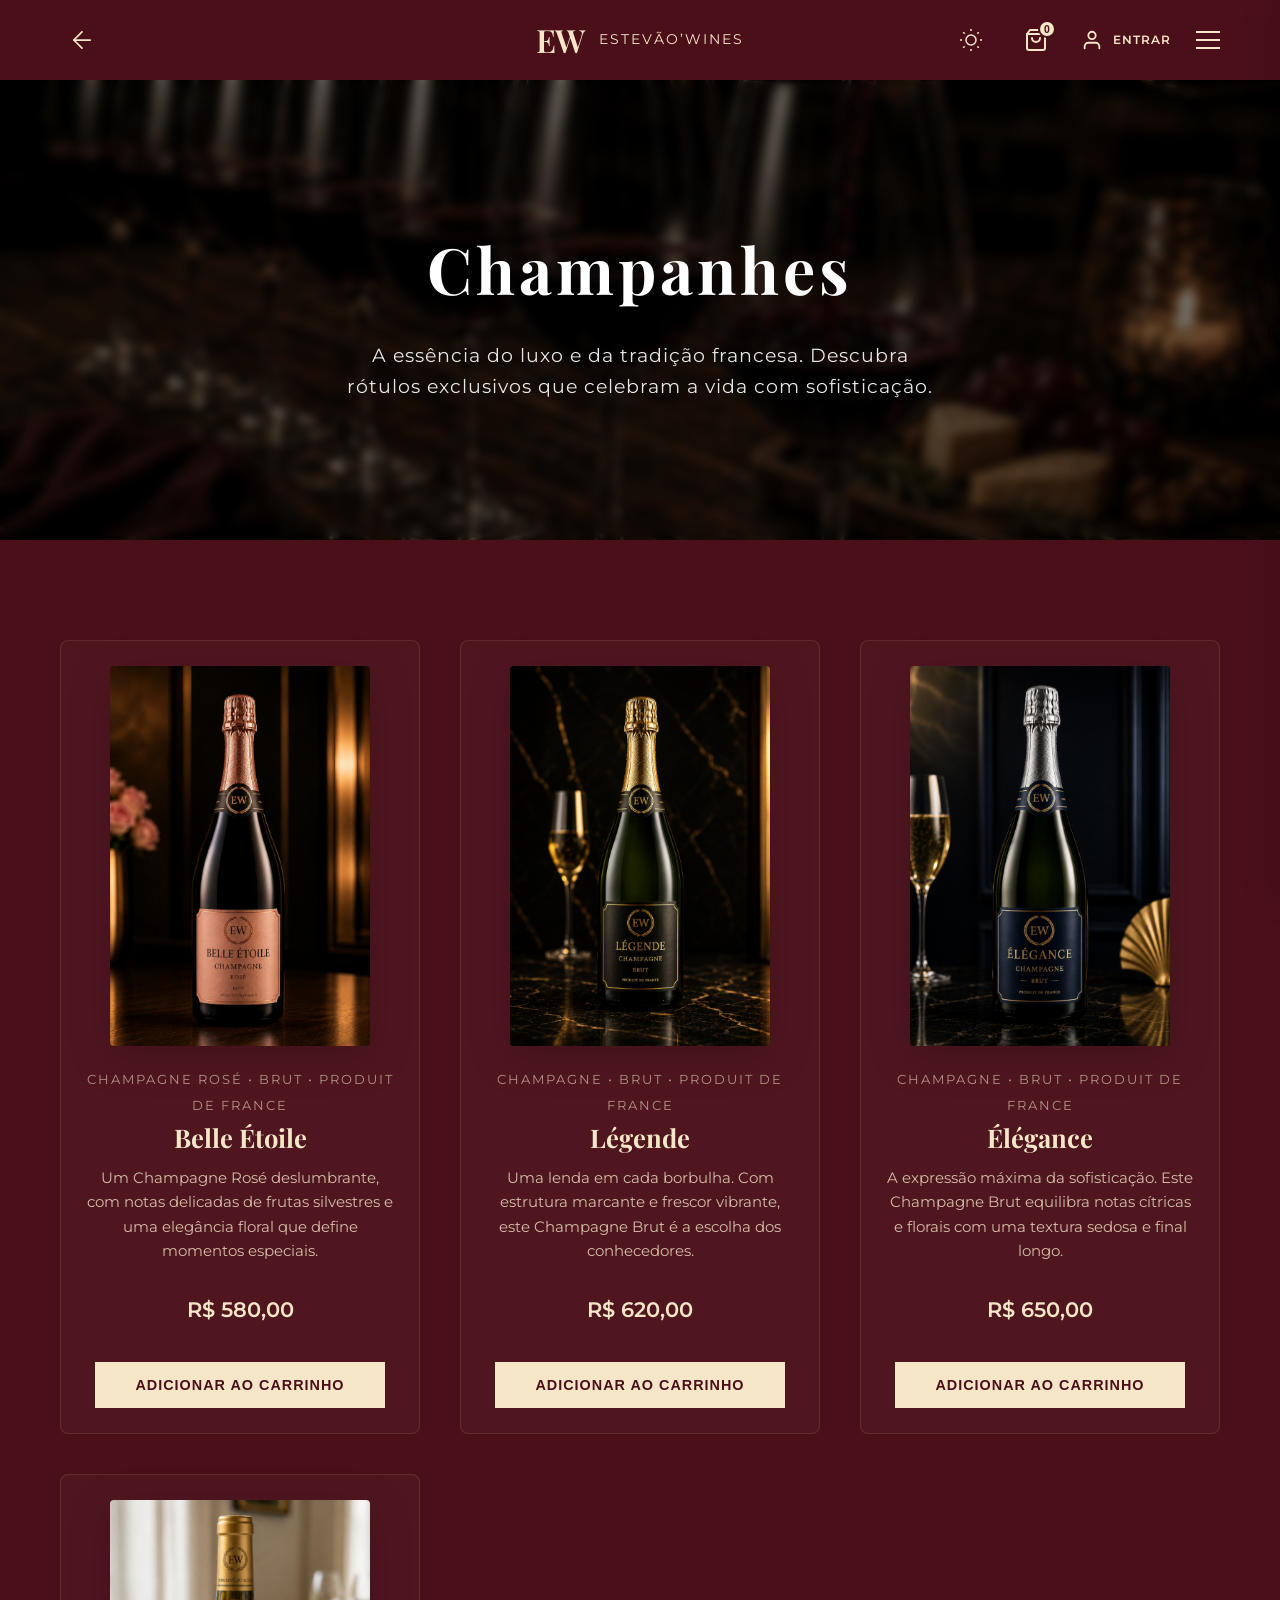
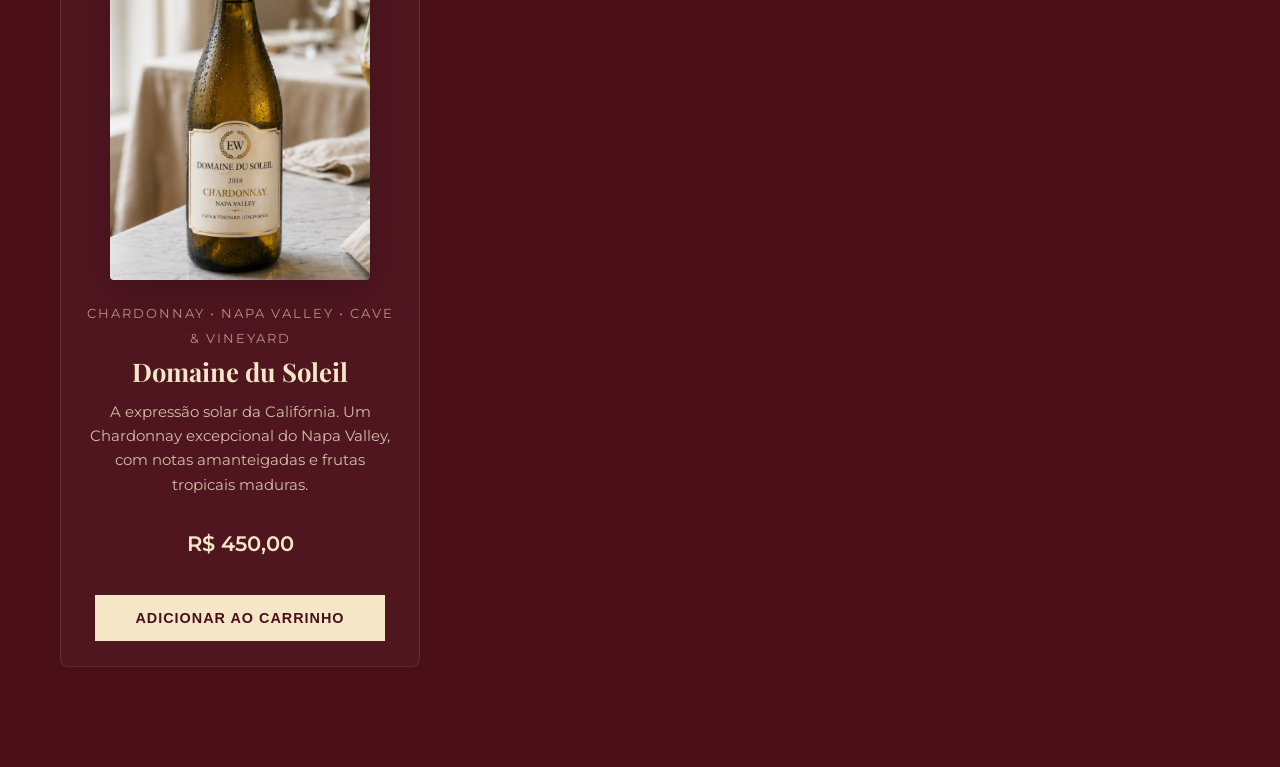
==== champanhe.html @ b40823cc "atualização geral" ====
<!DOCTYPE html>
<html lang="pt-BR">
<head>
    <meta charset="UTF-8">
    <meta name="viewport" content="width=device-width, initial-scale=1.0">
    <title>Champagne Selection | Estevão’Wines</title>
    <link rel="preconnect" href="https://fonts.googleapis.com">
    <link rel="preconnect" href="https://fonts.gstatic.com" crossorigin>
    <link href="https://fonts.googleapis.com/css2?family=Montserrat:wght@300;400;600&family=Playfair+Display:ital,wght@0,400;0,700;1,400&display=swap" rel="stylesheet">
    <link rel="stylesheet" href="style.css">
    <link rel="stylesheet" href="whisky.css"> <!-- Reusing same layout styles -->
</head>
<body class="whisky-page">
    <header id="main-header">
        <nav class="header-container">
            <a href="menu.html" class="back-button" aria-label="Voltar para Produtos">
                <svg viewBox="0 0 24 24" fill="none" stroke="currentColor" stroke-width="2" stroke-linecap="round" stroke-linejoin="round">
                    <line x1="19" y1="12" x2="5" y2="12"></line>
                    <polyline points="12 19 5 12 12 5"></polyline>
                </svg>
            </a>
            <div class="brand" onclick="window.location.href='index.html'">
                <div class="monogram">EW</div>
                <div class="brand-name">Estevão’Wines</div>
            </div>
            <div class="controls">
                <button id="theme-toggle" aria-label="Alternar Tema">
                    <svg class="sun-icon" viewBox="0 0 24 24" fill="none" stroke="currentColor" stroke-width="2"><circle cx="12" cy="12" r="5"></circle><line x1="12" y1="1" x2="12" y2="3"></line><line x1="12" y1="21" x2="12" y2="23"></line><line x1="4.22" y1="4.22" x2="5.64" y2="5.64"></line><line x1="18.36" y1="18.36" x2="19.78" y2="19.78"></line><line x1="1" y1="12" x2="3" y2="12"></line><line x1="21" y1="12" x2="23" y2="12"></line><line x1="4.22" y1="19.78" x2="5.64" y2="18.36"></line><line x1="18.36" y1="5.64" x2="19.78" y2="4.22"></line></svg>
                    <svg class="moon-icon" viewBox="0 0 24 24" fill="none" stroke="currentColor" stroke-width="2"><path d="M21 12.79A9 9 0 1 1 11.21 3 7 7 0 0 0 21 12.79z"></path></svg>
                </button>
                
                <button id="cart-toggle" aria-label="Abrir Carrinho" class="cart-btn">
                    <svg viewBox="0 0 24 24" fill="none" stroke="currentColor" stroke-width="2" stroke-linecap="round" stroke-linejoin="round">
                        <path d="M6 2L3 6v14a2 2 0 0 0 2 2h14a2 2 0 0 0 2-2V6l-3-4Z"></path>
                        <path d="M3 6h18"></path>
                        <path d="M16 10a4 4 0 0 1-8 0"></path>
                    </svg>
                    <span id="cart-count">0</span>
                </button>

                <div id="auth-header-btn">
                    <a href="auth.html" id="login-nav-btn" class="login-btn-link" aria-label="Login">
                        <svg viewBox="0 0 24 24" fill="none" stroke="currentColor" stroke-width="2" stroke-linecap="round" stroke-linejoin="round" class="user-icon">
                            <path d="M20 21v-2a4 4 0 0 0-4-4H8a4 4 0 0 0-4 4v2"></path>
                            <circle cx="12" cy="7" r="4"></circle>
                        </svg>
                        <span id="user-name-display">Entrar</span>
                    </a>
                </div>

                <div class="hamburger" id="hamburger-menu">
                    <span class="bar line-1"></span>
                    <span class="bar line-2"></span>
                    <span class="bar line-3"></span>
                </div>
            </div>
        </nav>
    </header>

    <div id="fullscreen-overlay" class="overlay">
        <div class="overlay-close" id="close-menu">
            <span class="close-bar line-1"></span>
            <span class="close-bar line-2"></span>
        </div>
        <div class="menu-watermark">EW</div>
        <nav class="overlay-nav">
            <div id="user-info-overlay" class="user-info-overlay"></div>
            <ul class="overlay-links">
                <li><a href="index.html#home">HOME</a></li>
                <li><a href="menu.html">PRODUTOS</a></li>
                <li><a href="index.html#historia">SOBRE</a></li>
                <li><a href="index.html#contato">CONTATO</a></li>
            </ul>
        </nav>
    </div>

    <section class="whisky-hero" style="background-image: linear-gradient(rgba(0,0,0,0.4), rgba(0,0,0,0.4)), url('assets/hero-serving.png');">
        <h1 data-reveal="bottom">Champanhes</h1>
        <p data-reveal="bottom">A essência do luxo e da tradição francesa. Descubra rótulos exclusivos que celebram a vida com sofisticação.</p>
    </section>

    <main class="products-section">
        <div class="products-grid">
            <!-- Belle Étoile Rosé -->
            <div class="product-card" data-reveal="bottom">
                <img src="assets/champagne_belle_etoile.png" alt="Champagne Belle Étoile Rosé" class="product-image">
                <div class="product-info">
                    <span class="product-meta">Champagne Rosé • Brut • Produit de France</span>
                    <h2>Belle Étoile</h2>
                    <p class="product-description">Um Champagne Rosé deslumbrante, com notas delicadas de frutas silvestres e uma elegância floral que define momentos especiais.</p>
                    <p class="product-price">R$ 580,00</p>
                    <button class="btn-add" data-name="Champagne Belle Étoile Rosé" data-price="580.00">ADICIONAR AO CARRINHO</button>
                </div>
            </div>

            <!-- Légende Brut -->
            <div class="product-card" data-reveal="bottom">
                <img src="assets/champagne_legende.png" alt="Champagne Légende Brut" class="product-image">
                <div class="product-info">
                    <span class="product-meta">Champagne • Brut • Produit de France</span>
                    <h2>Légende</h2>
                    <p class="product-description">Uma lenda em cada borbulha. Com estrutura marcante e frescor vibrante, este Champagne Brut é a escolha dos conhecedores.</p>
                    <p class="product-price">R$ 620,00</p>
                    <button class="btn-add" data-name="Champagne Légende Brut" data-price="620.00">ADICIONAR AO CARRINHO</button>
                </div>
            </div>

            <!-- Élégance Brut -->
            <div class="product-card" data-reveal="bottom">
                <img src="assets/champagne_elegance.png" alt="Champagne Élégance Brut" class="product-image">
                <div class="product-info">
                    <span class="product-meta">Champagne • Brut • Produit de France</span>
                    <h2>Élégance</h2>
                    <p class="product-description">A expressão máxima da sofisticação. Este Champagne Brut equilibra notas cítricas e florais com uma textura sedosa e final longo.</p>
                    <p class="product-price">R$ 650,00</p>
                    <button class="btn-add" data-name="Champagne Élégance Brut" data-price="650.00">ADICIONAR AO CARRINHO</button>
                </div>
            </div>

            <!-- Domaine du Soleil -->
            <div class="product-card" data-reveal="bottom">
                <img src="assets/chardonnay_domaine_soleil.png" alt="Domaine du Soleil Chardonnay" class="product-image">
                <div class="product-info">
                    <span class="product-meta">Chardonnay • Napa Valley • Cave & Vineyard</span>
                    <h2>Domaine du Soleil</h2>
                    <p class="product-description">A expressão solar da Califórnia. Um Chardonnay excepcional do Napa Valley, com notas amanteigadas e frutas tropicais maduras.</p>
                    <p class="product-price">R$ 450,00</p>
                    <button class="btn-add" data-name="Vinho Domaine du Soleil Chardonnay" data-price="450.00">ADICIONAR AO CARRINHO</button>
                </div>
            </div>
        </div>
    </main>

    <!-- Carrinho Lateral -->
    <div id="cart-drawer" class="cart-drawer">
        <div class="cart-header">
            <h3>Seu Pedido</h3>
            <button id="close-cart" class="close-cart">&times;</button>
        </div>
        <div id="cart-items" class="cart-items">
            <p class="empty-msg">Seu carrinho está vazio.</p>
        </div>
        <div class="cart-footer">
            <div class="total-container">
                <span>Total</span>
                <span id="cart-total">R$ 0,00</span>
            </div>
            <div id="payment-section" class="payment-section">
                <h4>Forma de Pagamento</h4>
                <div class="payment-options">
                    <label class="payment-opt">
                        <input type="radio" name="payment" value="Crédito">
                        <span>Cartão de Crédito</span>
                    </label>
                    <label class="payment-opt">
                        <input type="radio" name="payment" value="Débito">
                        <span>Cartão de Débito</span>
                    </label>
                    <label class="payment-opt">
                        <input type="radio" name="payment" value="PIX">
                        <span>PIX</span>
                    </label>
                </div>
            </div>
            <button class="btn btn-primary checkout-btn">Confirmar Pagamento</button>
        </div>
    </div>
    <div id="cart-overlay" class="cart-overlay"></div>

    <script src="script.js"></script>
</body>
</html>
---- style.css ----
:root {
    --wine-deep: #4B0F1A;
    --wine-deep-rgb: 75, 15, 26;
    --butter-yellow: #F5E6C8;
    --butter-yellow-rgb: 245, 230, 200;
    
    /* Configuração de Cores Dinâmicas */
    --bg-color: var(--wine-deep);
    --bg-rgb: var(--wine-deep-rgb);
    --text-color: var(--butter-yellow);
    --text-color-rgb: var(--butter-yellow-rgb);
    --border-color: rgba(var(--text-color-rgb), 0.1);
    --transition-speed: 0.3s;
}

body {
    font-family: 'Montserrat', sans-serif;
    background-color: var(--bg-color);
    color: var(--text-color);
    line-height: 1.6;
    overflow-x: hidden;
    transition: background-color var(--transition-speed), color var(--transition-speed);
}

body.light-mode {
    --bg-color: var(--butter-yellow);
    --bg-rgb: var(--butter-yellow-rgb);
    --text-color: var(--wine-deep);
    --text-color-rgb: var(--wine-deep-rgb);
    --border-color: rgba(var(--text-color-rgb), 0.1);
}

* {
    margin: 0;
    padding: 0;
    box-sizing: border-box;
}

html {
    scroll-behavior: smooth;
}

h1, h2, h3, h4, .monogram, .overlay-links a {
    font-family: 'Playfair Display', serif;
}

/* Header Specification */
header {
    position: fixed;
    top: 0;
    left: 0;
    width: 100%;
    height: 80px; /* Entre 70px e 90px */
    display: flex;
    align-items: center;
    z-index: 1000;
    background-color: var(--bg-color);
    transition: background-color var(--transition-speed), height var(--transition-speed), border var(--transition-speed);
}

header.scrolled {
    border-bottom: 1px solid var(--border-color);
}

.header-container {
    width: 100%;
    padding: 0 60px; /* Desktop */
    display: flex;
    justify-content: space-between;
    align-items: center;
    position: relative; /* Base for absolute centering */
}

/* Identity - Left Side */
.brand {
    display: flex;
    align-items: center;
    gap: 15px; /* Monograma ao lado do nome */
    cursor: pointer;
    transition: transform 0.3s ease;
}

/* Centering Brand in specific pages (Whisky & Vinhos) */
.whisky-page .brand {
    position: absolute;
    left: 50%;
    transform: translateX(-50%);
    z-index: 10;
}

.monogram {
    font-size: 2rem;
    font-weight: 600;
    letter-spacing: -1px;
    line-height: 1;
}

.brand-name {
    font-size: 0.85rem;
    font-weight: 400;
    letter-spacing: 2px;
    text-transform: uppercase;
}

/* Controls - Right Side */
.controls {
    display: flex;
    align-items: center;
    gap: 25px;
}

.login-btn-link {
    display: flex;
    align-items: center;
    gap: 10px;
    text-decoration: none;
    color: var(--text-color);
    font-size: 0.75rem;
    text-transform: uppercase;
    letter-spacing: 1px;
    font-weight: 600;
    transition: var(--transition-speed);
}

.login-btn-link:hover {
    opacity: 0.8;
}

.user-icon {
    width: 22px;
    height: 22px;
}

/* Back Button in Header */
.back-button {
    display: flex;
    align-items: center;
    justify-content: center;
    color: var(--text-color);
    text-decoration: none;
    margin-right: 20px;
    padding: 8px;
    transition: transform 0.3s ease, opacity 0.3s ease;
}

.back-button:hover {
    transform: translateX(-5px);
    opacity: 0.7;
}

.back-button svg {
    width: 28px;
    height: 28px;
    stroke-width: 1.5;
}


@media (max-width: 767px) {
    #user-name-display { display: none; }
}

#theme-toggle {
    background: none;
    border: none;
    color: var(--text-color);
    cursor: pointer;
    width: 40px;
    height: 40px;
    padding: 8px;
    display: flex;
    align-items: center;
    justify-content: center;
    transition: var(--transition-speed);
}

#theme-toggle svg {
    width: 100%;
    height: 100%;
    stroke-width: 1.5;
}

/* Esconder os ícones baseados no tema */
body.light-mode .sun-icon { display: none; }
body:not(.light-mode) .moon-icon { display: none; }

/* Hamburger Menu */
.hamburger {
    width: 24px;
    height: 18px;
    display: flex;
    flex-direction: column;
    justify-content: space-between;
    cursor: pointer;
    z-index: 1001;
    transition: transform 0.3s ease;
}

.hamburger .bar {
    width: 100%;
    height: 2px;
    background-color: var(--text-color);
    transition: transform 0.3s ease, opacity 0.3s ease;
}

/* Animação do Hambúrguer para X */
.hamburger.active .line-1 {
    transform: translateY(8px) rotate(45deg);
}

.hamburger.active .line-2 {
    opacity: 0;
}

.hamburger.active .line-3 {
    transform: translateY(-8px) rotate(-45deg);
}


/* Fullscreen Overlay Menu */
.overlay {
    position: fixed;
    top: 0;
    left: 0;
    width: 100vw;
    height: 100vh;
    background-color: var(--bg-color);
    z-index: 2000;
    display: flex;
    flex-direction: column;
    justify-content: center;
    align-items: center;
    opacity: 0;
    visibility: hidden;
    transition: opacity 0.3s ease, visibility 0.3s ease;
}

.overlay.active {
    opacity: 1;
    visibility: visible;
}

.overlay-close {
    position: absolute;
    top: 30px;
    right: 60px;
    width: 30px;
    height: 30px;
    cursor: pointer;
}

.close-bar {
    position: absolute;
    width: 100%;
    height: 2px;
    background-color: var(--text-color);
    top: 50%;
}

.close-bar.line-1 { transform: rotate(45deg); }
.close-bar.line-2 { transform: rotate(-45deg); }

.menu-watermark {
    position: absolute;
    font-family: 'Playfair Display', serif;
    font-size: 40vh;
    color: var(--text-color);
    opacity: 0.04; /* 3-5% conforme pedido */
    pointer-events: none;
    z-index: -1;
}

.overlay-links {
    list-style: none;
    text-align: center;
}

.overlay-links li {
    margin: 32px 0;
}

/* User Profile in Overlay */
.user-info-overlay {
    margin-bottom: 40px;
    padding-bottom: 20px;
    border-bottom: 1px solid rgba(var(--text-color-rgb), 0.1);
}

.user-profile-box {
    text-align: center;
}

.welcome-text {
    font-size: 0.8rem;
    text-transform: uppercase;
    letter-spacing: 2px;
    opacity: 0.6;
    margin-bottom: 5px;
}

.user-name {
    font-family: 'Playfair Display', serif;
    font-size: 1.8rem;
    color: var(--text-color);
    margin-bottom: 15px;
}

.logout-link {
    background: none;
    border: 1px solid rgba(var(--text-color-rgb), 0.3);
    color: var(--text-color);
    padding: 8px 20px;
    font-size: 0.7rem;
    text-transform: uppercase;
    letter-spacing: 1px;
    cursor: pointer;
    transition: 0.3s;
}

.logout-link:hover {
    background: var(--text-color);
    color: var(--bg-color);
}

.overlay-links a {
    text-decoration: none;
    color: var(--text-color);
    font-size: 2.5rem;
    font-weight: 500;
    letter-spacing: 6px;
    transition: transform 0.3s ease;
    display: inline-block;
}

.overlay-links a:hover {
    transform: scale(1.04);
}


/* Hero Section */
.hero {
    height: 100vh;
    display: flex;
    align-items: center;
    justify-content: center;
    text-align: center;
    position: relative;
    background: url('assets/hero-serving.png') center/cover no-repeat;
    background-attachment: fixed;
}

.hero-overlay {
    position: absolute;
    top: 0;
    left: 0;
    width: 100%;
    height: 100%;
    background: linear-gradient(to bottom, rgba(var(--bg-rgb), 0.3), rgba(var(--bg-rgb), 0.6));
    z-index: 1;
}

/* body.light-mode .hero-overlay handled by variable above */

.hero-content {
    position: relative;
    z-index: 2;
    max-width: 900px;
    padding: 0 20px;
}

.hero h2 {
    font-size: 5rem;
    margin-bottom: 24px;
    line-height: 1.1;
    color: var(--text-color);
    text-shadow: 0 2px 10px rgba(0,0,0,0.3);
}

.hero p {
    font-size: 1.25rem;
    color: var(--text-color);
    margin-bottom: 40px;
    opacity: 0.9;
    text-shadow: 0 1px 5px rgba(0,0,0,0.2);
}

/* Sections & General */
.container {
    max-width: 1200px;
    margin: 0 auto;
    padding: 0 2rem;
}

.section {
    padding: 10rem 0;
}

.grid {
    display: grid;
    grid-template-columns: 1fr 1fr;
    gap: 5rem;
    align-items: center;
}

.subtitle {
    font-size: 0.9rem;
    letter-spacing: 4px;
    text-transform: uppercase;
    color: var(--text-color);
    opacity: 0.7;
    margin-bottom: 12px;
    display: block;
}

h3 {
    font-size: 3.5rem;
    margin-bottom: 2rem;
    line-height: 1.2;
}

/* Buttons */
.btn {
    display: inline-block;
    padding: 1.2rem 3rem;
    text-decoration: none;
    font-size: 0.85rem;
    font-weight: 600;
    text-transform: uppercase;
    letter-spacing: 3px;
    transition: 0.3s ease;
    border-radius: 2px;
    cursor: pointer;
}

.btn-primary {
    background-color: var(--text-color);
    color: var(--bg-color);
    border: 1px solid var(--text-color);
}

.btn-primary:hover {
    background-color: transparent;
    color: var(--text-color);
    transform: translateY(-2px);
}

.btn-secondary {
    background-color: transparent;
    color: var(--text-color);
    border: 1px solid var(--text-color);
    width: 100%;
}

.btn-secondary:hover {
    background-color: var(--text-color);
    color: var(--bg-color);
}

/* Wine Grid */
.wine-grid {
    display: grid;
    grid-template-columns: repeat(auto-fit, minmax(320px, 1fr));
    gap: 40px;
    margin-top: 64px;
}

.wine-card {
    background: rgba(var(--text-color-rgb), 0.03);
    border: 1px solid var(--border-color);
    padding: 20px;
    transition: 0.4s ease;
    text-align: center;
}

/* body.light-mode .wine-card handled by variable above */

.wine-card:hover {
    transform: translateY(-12px);
    border-color: var(--text-color);
    z-index: 10;
}

.wine-image {
    width: 100%;
    aspect-ratio: 3 / 4; /* Proporção vertical elegante */
    margin-bottom: 20px;
    display: flex;
    align-items: center;
    justify-content: center;
    position: relative;
    overflow: hidden;
}

.wine-image img {
    height: 100%;
    width: 100%;
    object-fit: contain;
    transform: scale(1.2); /* Escala uniforme para todas */
    transition: transform 0.6s cubic-bezier(0.165, 0.84, 0.44, 1);
}

.wine-card:hover .wine-image img {
    transform: scale(1.35);
}

/* Ajuste específico para a primeira imagem (Reserva) caso pareça menor */
.wine-grid .wine-card:first-child .wine-image img {
    transform: scale(1.5); /* Escala base maior para igualar visualmente */
}

.wine-grid .wine-card:first-child:hover .wine-image img {
    transform: scale(1.65); /* Escala de hover proporcional */
}

.wine-info h4 {
    font-size: 1.75rem;
    margin-bottom: 12px;
}

.wine-info p {
    font-size: 0.95rem;
    opacity: 0.7;
    margin-bottom: 24px;
}

.price {
    font-family: 'Playfair Display', serif;
    font-size: 1.5rem;
    font-weight: 700;
}

/* Form */
input, textarea {
    width: 100%;
    padding: 1.2rem;
    background: transparent;
    border: 1px solid rgba(var(--text-color-rgb), 0.2);
    color: var(--text-color);
    font-family: 'Montserrat', sans-serif;
    margin-bottom: 20px;
    outline: none;
    transition: 0.3s;
}

/* body.light-mode input handled by variable above */

input:focus, textarea:focus {
    border-color: var(--text-color);
}

/* Footer */
footer {
    padding: 60px 0;
    border-top: 1px solid var(--border-color);
}

.social-links {
    margin-top: 30px;
    display: flex;
    justify-content: center;
    gap: 40px;
}

.social-links a {
    color: var(--text-color);
    text-decoration: none;
    font-size: 0.75rem;
    text-transform: uppercase;
    letter-spacing: 2px;
    opacity: 0.6;
    transition: 0.3s;
}

.social-links a:hover {
    opacity: 1;
}

/* Animations Reveal */
[data-reveal] {
    opacity: 0;
    transition: 1s cubic-bezier(0.4, 0, 0.2, 1);
}

[data-reveal="left"] { transform: translateX(-40px); }
[data-reveal="right"] { transform: translateX(40px); }
[data-reveal="bottom"] { transform: translateY(40px); }

.revealed {
    opacity: 1;
    transform: translate(0, 0) !important;
}

/* RESPONSIVIDADE (ESPECIFICAÇÕES DO HEADER) */

@media (min-width: 1025px) {
    /* Desktop (>1024px) */
    .header-container { padding: 0 60px; }
}

@media (max-width: 1024px) {
    /* Tablet (768px - 1024px) */
    .header-container { padding: 0 40px; }
    .hero h2 { font-size: 4rem; }
    h3 { font-size: 3rem; }
}

@media (max-width: 767px) {
    /* Mobile (<768px) */
    header { height: 75px; }
    .header-container { padding: 0 20px; }
    
    .brand {
        flex-direction: column; /* Vertical mais sofisticado no mobile */
        align-items: flex-start;
        gap: 2px;
    }

    .whisky-page .brand {
        align-items: center;
    }
    
    .monogram { font-size: 1.6rem; }
    .brand-name { font-size: 0.65rem; letter-spacing: 1px; }

    .back-button {
        margin-right: 10px;
        padding: 5px;
    }

    .back-button svg {
        width: 24px;
        height: 24px;
    }
    
    .hero h2 { font-size: 3rem; }
    .grid { gap: 3rem; }
    
    .overlay-links a { font-size: 1.8rem; letter-spacing: 4px; }
    
    .overlay-close { right: 20px; }
}

/* Transitions */
.fade-in {
    opacity: 0;
    transform: translateY(20px);
    transition: 0.8s ease forwards;
}


/* Cart Styles */
.cart-btn {
    background: none;
    border: none;
    color: var(--text-color);
    cursor: pointer;
    position: relative;
    padding: 8px;
    display: flex;
    align-items: center;
    transition: var(--transition-speed);
}

.cart-btn svg {
    width: 24px;
    height: 24px;
}

#cart-count {
    position: absolute;
    top: 0;
    right: 0;
    background-color: var(--text-color);
    color: var(--bg-color);
    font-size: 0.65rem;
    font-weight: 700;
    width: 18px;
    height: 18px;
    border-radius: 50%;
    display: flex;
    align-items: center;
    justify-content: center;
    border: 2px solid var(--bg-color);
}

.cart-drawer {
    position: fixed;
    top: 0;
    right: -400px;
    width: 100%;
    max-width: 400px;
    height: 100vh;
    background-color: var(--bg-color);
    z-index: 3000;
    display: flex;
    flex-direction: column;
    box-shadow: -10px 0 30px rgba(0,0,0,0.1);
    transition: transform 0.4s cubic-bezier(0.16, 1, 0.3, 1);
}

.cart-drawer.active {
    transform: translateX(-400px);
}

.cart-header {
    padding: 30px;
    display: flex;
    justify-content: space-between;
    align-items: center;
    border-bottom: 1px solid var(--border-color);
}

.cart-header h3 {
    font-size: 1.5rem;
    margin-bottom: 0;
}

.close-cart {
    background: none;
    border: none;
    color: var(--text-color);
    font-size: 2rem;
    cursor: pointer;
    line-height: 1;
}

.cart-items {
    flex: 1;
    overflow-y: auto;
    padding: 30px;
}

.empty-msg {
    text-align: center;
    opacity: 0.6;
    margin-top: 50px;
}

.cart-footer {
    padding: 30px;
    border-top: 1px solid var(--border-color);
}

.total-container {
    display: flex;
    justify-content: space-between;
    font-size: 1.25rem;
    font-family: 'Playfair Display', serif;
    font-weight: 700;
    margin-bottom: 20px;
}

.checkout-btn {
    width: 100%;
}

.cart-overlay {
    position: fixed;
    top: 0;
    left: 0;
    width: 100vw;
    height: 100vh;
    background: rgba(0,0,0,0.5);
    z-index: 2999;
    opacity: 0;
    visibility: hidden;
    transition: 0.3s;
}

.cart-overlay.active {
    opacity: 1;
    visibility: visible;
}

.cart-item {
    display: flex;
    justify-content: space-between;
    align-items: center;
    margin-bottom: 20px;
    padding-bottom: 20px;
    border-bottom: 1px solid rgba(var(--text-color-rgb), 0.05);
}

.cart-item-info h4 {
    font-size: 1rem;
    margin-bottom: 4px;
}

.cart-item-info p {
    font-size: 0.85rem;
    opacity: 0.7;
}

.cart-item-actions {
    display: flex;
    align-items: center;
    gap: 15px;
}

.remove-item {
    background: none;
    border: none;
    color: #ff4444;
    cursor: pointer;
    font-size: 0.8rem;
    text-transform: uppercase;
    letter-spacing: 1px;
}

.btn-add {
    margin-top: 15px;
    background: transparent;
    border: 1px solid var(--text-color);
    color: var(--text-color);
    padding: 8px 20px;
    font-size: 0.75rem;
    text-transform: uppercase;
    letter-spacing: 2px;
    cursor: pointer;
    transition: 0.3s;
}

.btn-add:hover {
    background: var(--text-color);
    color: var(--bg-color);
}

/* Form Status Styles */
.form-status {
    margin-top: 15px;
    font-size: 0.9rem;
    padding: 10px;
    border-radius: 4px;
    display: none;
    text-align: center;
}

.form-status.success {
    display: block;
    background: rgba(40, 167, 69, 0.1);
    color: #28a745;
    border: 1px solid rgba(40, 167, 69, 0.2);
}

.form-status.error {
    display: block;
    background: rgba(220, 53, 69, 0.1);
    color: #dc3545;
    border: 1px solid rgba(220, 53, 69, 0.2);
}

/* Payment Section in Cart */
.payment-section {
    margin: 20px 0;
    padding: 15px;
    background: rgba(var(--text-color-rgb), 0.03);
    border-radius: 4px;
}

.payment-section h4 {
    font-size: 0.8rem;
    text-transform: uppercase;
    letter-spacing: 1px;
    margin-bottom: 15px;
    opacity: 0.8;
}

.payment-options {
    display: flex;
    flex-direction: column;
    gap: 10px;
}

.payment-opt {
    display: flex;
    align-items: center;
    gap: 10px;
    cursor: pointer;
    font-size: 0.9rem;
    padding: 8px;
    border: 1px solid transparent;
    transition: 0.3s;
    border-radius: 4px;
}

.payment-opt:hover {
    background: rgba(var(--text-color-rgb), 0.05);
}

.payment-opt input[type="radio"] {
    width: auto;
    margin: 0;
    cursor: pointer;
    accent-color: var(--text-color);
}

button:disabled {
    opacity: 0.5;
    cursor: not-allowed;
}
---- whisky.css ----
.whisky-page {
    background-color: var(--bg-color);
    color: var(--text-color);
    transition: background-color var(--transition-speed), color var(--transition-speed);
}

.whisky-hero {
    height: 60vh;
    display: flex;
    flex-direction: column;
    justify-content: center;
    align-items: center;
    text-align: center;
    padding-top: 80px;
    background: linear-gradient(rgba(0,0,0,0.4), rgba(0,0,0,0.4)), url('assets/hero-bg.jpg');
    background-size: cover;
    background-position: center;
    color: white;
    position: relative;
    overflow: hidden;
}

.whisky-hero::after {
    content: "";
    position: absolute;
    top: 0;
    left: 0;
    width: 100%;
    height: 100%;
    backdrop-filter: blur(5px);
    background-color: rgba(0, 0, 0, 0.2);
    z-index: 1;
}

.whisky-hero > * {
    position: relative;
    z-index: 2;
}

.whisky-hero h1 {
    font-size: 4rem;
    font-family: 'Playfair Display', serif;
    margin-bottom: 20px;
    letter-spacing: 4px;
}

.whisky-hero p {
    font-size: 1.2rem;
    max-width: 600px;
    opacity: 0.9;
    letter-spacing: 1px;
}

.products-section {
    padding: 100px 20px;
    max-width: 1200px;
    margin: 0 auto;
}

.products-grid {
    display: grid;
    grid-template-columns: repeat(auto-fit, minmax(280px, 1fr));
    gap: 40px;
}

.product-card {
    background: rgba(var(--text-color-rgb), 0.03);
    border: 1px solid var(--border-color);
    border-radius: 8px;
    padding: 25px;
    display: flex;
    flex-direction: column;
    align-items: center;
    text-align: center;
    transition: all 0.4s cubic-bezier(0.4, 0, 0.2, 1);
}

.product-card:hover {
    transform: translateY(-15px);
    border-color: var(--text-color);
    box-shadow: 0 20px 50px rgba(0,0,0,0.15);
    background: rgba(var(--text-color-rgb), 0.06);
}

.product-image {
    width: 260px;
    height: 380px;
    object-fit: cover;
    margin-bottom: 20px;
    filter: drop-shadow(0 10px 20px rgba(0,0,0,0.2));
    transition: transform 0.6s ease;
    border-radius: 4px;
}

.product-card:hover .product-image {
    transform: scale(1.05);
}

.product-info h2 {
    font-size: 1.6rem;
    font-family: 'Playfair Display', serif;
    margin-bottom: 8px;
    color: var(--text-color);
}

.product-meta {
    font-size: 0.8rem;
    letter-spacing: 2px;
    text-transform: uppercase;
    opacity: 0.6;
    margin-bottom: 20px;
}

.product-description {
    font-size: 0.95rem;
    line-height: 1.6;
    opacity: 0.8;
    margin-bottom: 30px;
    min-height: 80px;
}

.product-price {
    font-size: 1.3rem;
    font-weight: 600;
    margin-bottom: 20px;
    color: var(--text-color);
}

.btn-add {
    background-color: var(--text-color);
    color: var(--bg-color);
    border: none;
    padding: 15px 40px;
    font-size: 0.9rem;
    font-weight: 600;
    cursor: pointer;
    transition: 0.3s;
    letter-spacing: 1px;
}

.btn-add:hover {
    opacity: 0.8;
    transform: scale(1.05);
}

@media (max-width: 768px) {
    .whisky-hero h1 {
        font-size: 3rem;
    }
    .products-grid {
        grid-template-columns: 1fr;
    }
}
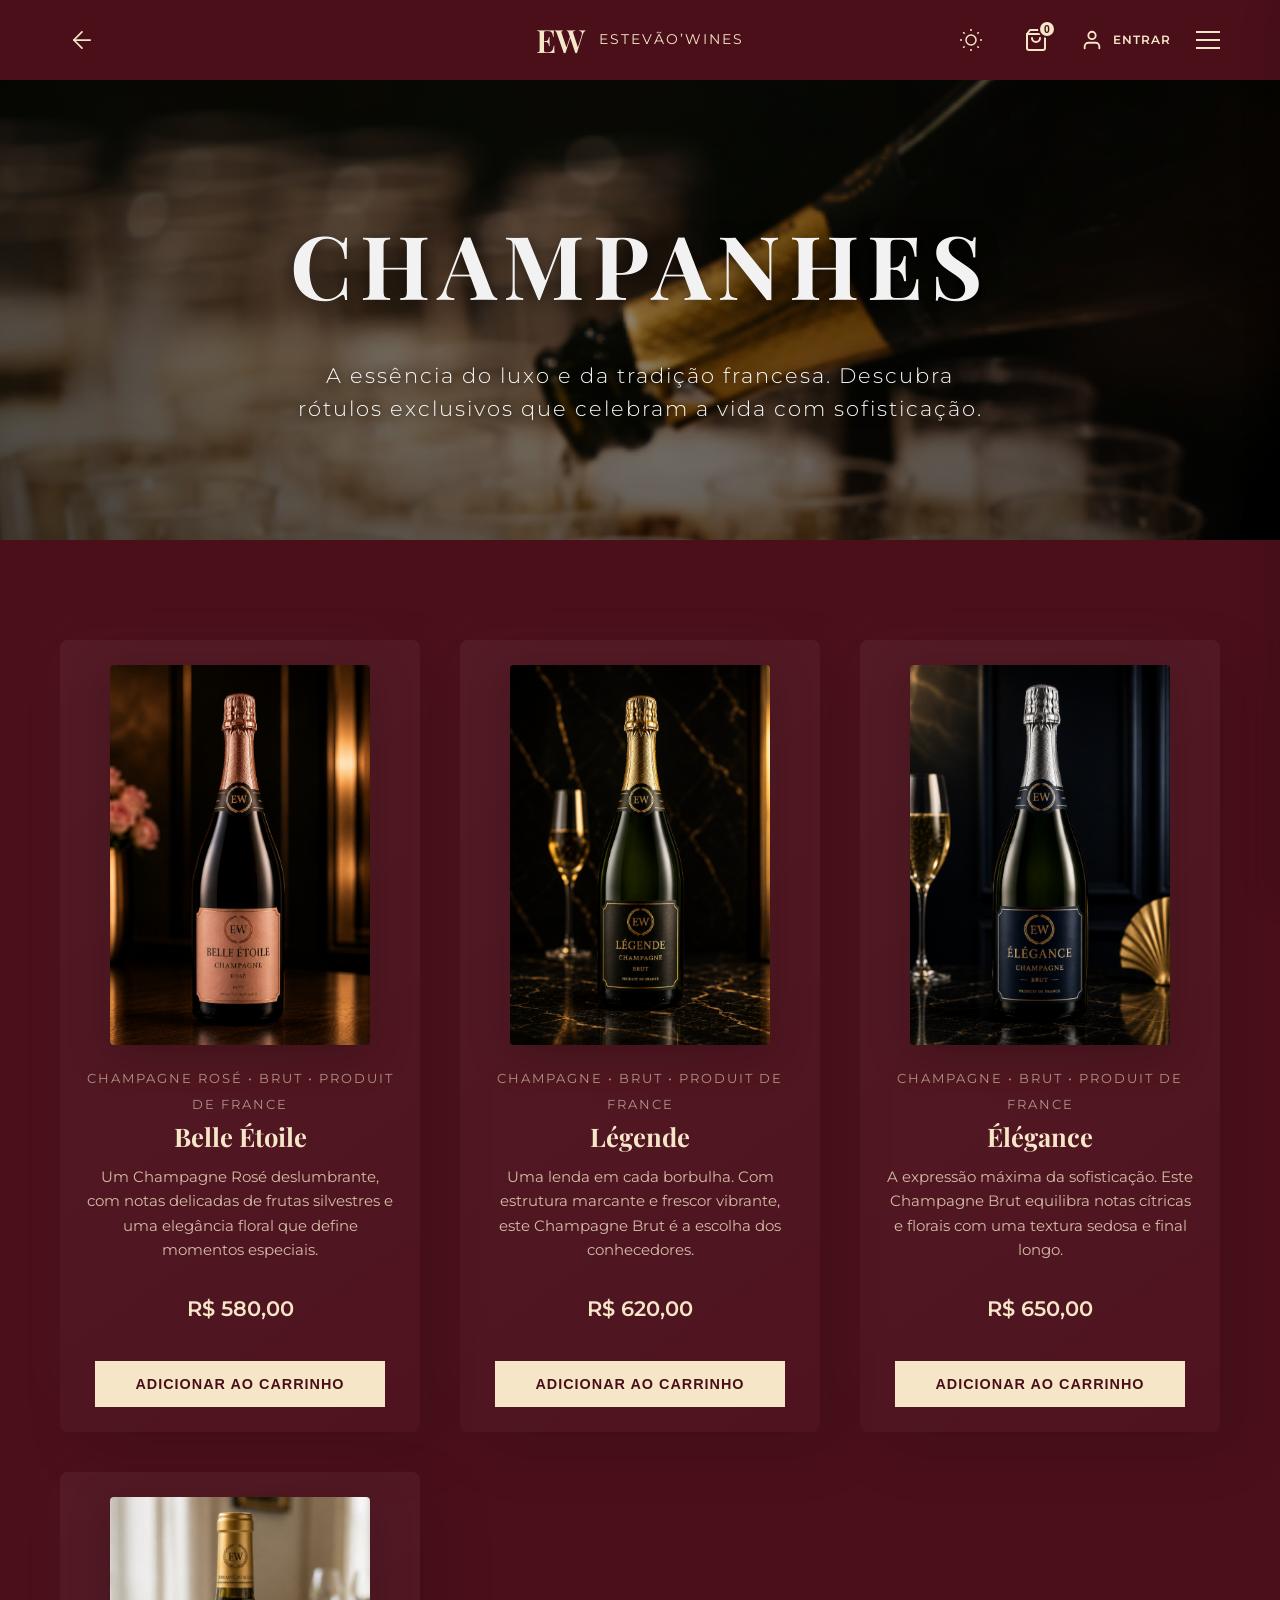
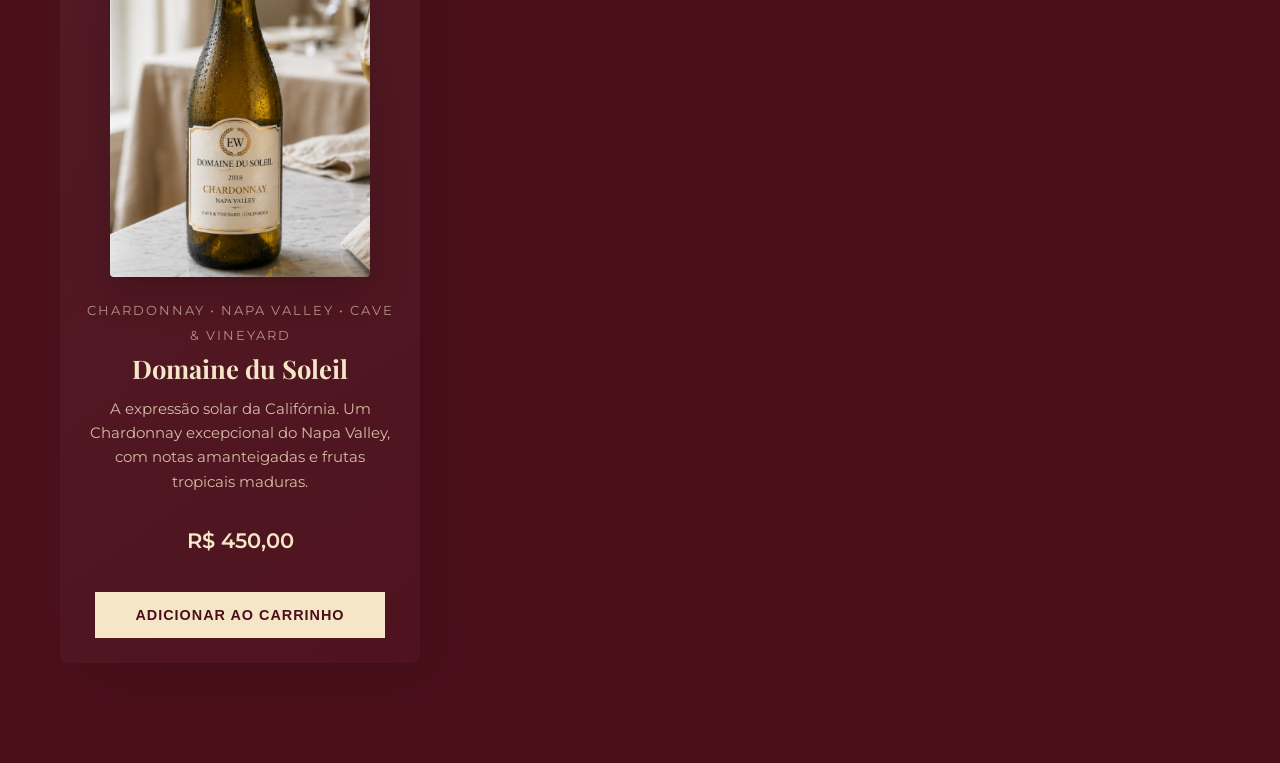
==== commit bb506b39: "atualização" ====
--- a/champanhe.html
+++ b/champanhe.html
@@ -9,8 +9,9 @@
     <link href="https://fonts.googleapis.com/css2?family=Montserrat:wght@300;400;600&family=Playfair+Display:ital,wght@0,400;0,700;1,400&display=swap" rel="stylesheet">
     <link rel="stylesheet" href="style.css">
     <link rel="stylesheet" href="whisky.css"> <!-- Reusing same layout styles -->
+    <link rel="stylesheet" href="champanhe.css">
 </head>
-<body class="whisky-page">
+<body class="whisky-page champagne-page">
     <header id="main-header">
         <nav class="header-container">
             <a href="menu.html" class="back-button" aria-label="Voltar para Produtos">
@@ -74,7 +75,7 @@
         </nav>
     </div>
 
-    <section class="whisky-hero" style="background-image: linear-gradient(rgba(0,0,0,0.4), rgba(0,0,0,0.4)), url('assets/hero-serving.png');">
+    <section class="champagne-hero">
         <h1 data-reveal="bottom">Champanhes</h1>
         <p data-reveal="bottom">A essência do luxo e da tradição francesa. Descubra rótulos exclusivos que celebram a vida com sofisticação.</p>
     </section>
--- a/style.css
+++ b/style.css
@@ -417,6 +417,136 @@
     line-height: 1.2;
 }
 
+/* Origin Section Specific Styles */
+.origin-section {
+    padding: 0;
+    overflow: hidden;
+}
+
+.origin-grid {
+    display: grid;
+    grid-template-columns: 1fr 1fr;
+    min-height: 100vh;
+}
+
+.origin-image {
+    position: relative;
+    background-color: var(--wine-deep);
+    height: 100%;
+}
+
+.origin-image img {
+    width: 100%;
+    height: 100%;
+    object-fit: cover;
+    display: block;
+    mix-blend-mode: normal;
+    opacity: 1;
+}
+
+.origin-text-content {
+    background-color: var(--butter-yellow);
+    color: var(--wine-deep);
+    display: flex;
+    align-items: center;
+    justify-content: center;
+}
+
+.content-padding {
+    padding: 100px 10%;
+    max-width: 800px;
+}
+
+.origin-text-content h3 {
+    color: var(--wine-deep);
+    font-size: 3.5rem;
+    margin-bottom: 2.5rem;
+    line-height: 1.2;
+}
+
+.origin-paragraphs p {
+    margin-bottom: 1.5rem;
+    font-size: 1.05rem;
+    line-height: 1.8;
+    opacity: 0.9;
+}
+
+/* Origin Section Specific Styles */
+.origin-section {
+    padding: 0;
+    overflow: hidden;
+}
+
+.origin-grid {
+    display: grid;
+    grid-template-columns: 1fr 1fr;
+    min-height: 100vh;
+}
+
+.origin-image {
+    position: relative;
+    height: 100%;
+}
+
+.origin-image img {
+    width: 100%;
+    height: 100%;
+    object-fit: cover;
+    display: block;
+}
+
+.origin-text-content {
+    display: flex;
+    align-items: center;
+    justify-content: center;
+}
+
+.content-padding {
+    padding: 100px 10%;
+    max-width: 800px;
+}
+
+.origin-text-content h3 {
+    font-size: 3.5rem;
+    margin-bottom: 2.5rem;
+    line-height: 1.2;
+}
+
+.origin-paragraphs p {
+    margin-bottom: 1.5rem;
+    font-size: 1.05rem;
+    line-height: 1.8;
+    opacity: 0.9;
+}
+
+/* Background Alternating */
+.bg-alt {
+    background-color: rgba(var(--text-color-rgb), 0.05);
+}
+
+body:not(.light-mode) #contato h3, 
+body:not(.light-mode) #contato p,
+body:not(.light-mode) #contato .contact-details li,
+body:not(.light-mode) #contato input,
+body:not(.light-mode) #contato textarea {
+    color: var(--wine-deep);
+}
+
+body:not(.light-mode) #contato input,
+body:not(.light-mode) #contato textarea {
+    border-color: rgba(75, 15, 26, 0.2);
+}
+
+body:not(.light-mode) #contato .btn-secondary {
+    border-color: var(--wine-deep);
+    color: var(--wine-deep);
+}
+
+body:not(.light-mode) #contato .btn-secondary:hover {
+    background-color: var(--wine-deep);
+    color: var(--butter-yellow);
+}
+
 /* Buttons */
 .btn {
     display: inline-block;
--- a/whisky.css
+++ b/whisky.css
@@ -12,9 +12,12 @@
     align-items: center;
     text-align: center;
     padding-top: 80px;
-    background: linear-gradient(rgba(0,0,0,0.4), rgba(0,0,0,0.4)), url('assets/hero-bg.jpg');
+    background: linear-gradient(rgba(0,0,0,0.3), rgba(0,0,0,0.6)), 
+                linear-gradient(135deg, rgba(255, 140, 0, 0.1) 0%, transparent 100%), /* Amber tint */
+                url('assets/whisky-hero-new.png');
     background-size: cover;
     background-position: center;
+    background-attachment: fixed; /* Parallax effect */
     color: white;
     position: relative;
     overflow: hidden;
--- a/champanhe.css
+++ b/champanhe.css
@@ -0,0 +1,86 @@
+/* Specific styles for the Champagne page */
+.champagne-hero {
+    height: 60vh;
+    display: flex;
+    flex-direction: column;
+    justify-content: center;
+    align-items: center;
+    text-align: center;
+    padding-top: 80px;
+    background: linear-gradient(rgba(0,0,0,0.3), rgba(0,0,0,0.6)), 
+                linear-gradient(135deg, rgba(212, 175, 55, 0.1) 0%, transparent 100%), /* Golden tint */
+                url('assets/champagne-hero.png');
+    background-size: cover;
+    background-position: center;
+    background-attachment: fixed; /* Parallax effect */
+    color: white;
+    position: relative;
+    overflow: hidden;
+    filter: contrast(1.05) brightness(0.95);
+}
+
+.champagne-hero::before {
+    content: "";
+    position: absolute;
+    top: 0;
+    left: 0;
+    width: 100%;
+    height: 100%;
+    background: radial-gradient(circle at center, transparent 0%, rgba(0,0,0,0.4) 100%);
+    z-index: 1;
+}
+
+.champagne-hero > * {
+    position: relative;
+    z-index: 2;
+}
+
+.champagne-hero h1 {
+    font-size: clamp(3rem, 10vw, 5.5rem);
+    font-family: 'Playfair Display', serif;
+    margin-bottom: 24px;
+    letter-spacing: 8px;
+    text-transform: uppercase;
+    font-weight: 700;
+    text-shadow: 0 4px 20px rgba(0,0,0,0.5);
+    animation: fadeInUp 1.2s cubic-bezier(0.23, 1, 0.32, 1);
+}
+
+.champagne-hero p {
+    font-size: 1.3rem;
+    max-width: 700px;
+    opacity: 0;
+    letter-spacing: 2px;
+    font-weight: 300;
+    text-shadow: 0 2px 10px rgba(0,0,0,0.5);
+    animation: fadeInUp 1.2s cubic-bezier(0.23, 1, 0.32, 1) 0.3s forwards;
+}
+
+@keyframes fadeInUp {
+    from {
+        opacity: 0;
+        transform: translateY(30px);
+    }
+    to {
+        opacity: 1;
+        transform: translateY(0);
+    }
+}
+
+/* Adjusting the hero for champagnes specifically */
+.champagne-page .whisky-hero::after {
+    backdrop-filter: blur(2px); /* Less blur to see the bubbles */
+    background-color: rgba(0, 0, 0, 0.2);
+}
+
+/* Enhancing product cards for a more premium look */
+.champagne-page .product-card {
+    border: none;
+    background: linear-gradient(145deg, rgba(255,255,255,0.05) 0%, rgba(255,255,255,0.02) 100%);
+    box-shadow: 20px 20px 60px rgba(0,0,0,0.1), -20px -20px 60px rgba(255,255,255,0.02);
+}
+
+.champagne-page .product-card:hover {
+    background: linear-gradient(145deg, rgba(255,255,255,0.08) 0%, rgba(255,255,255,0.04) 100%);
+    box-shadow: 0 30px 60px rgba(0,0,0,0.3);
+}
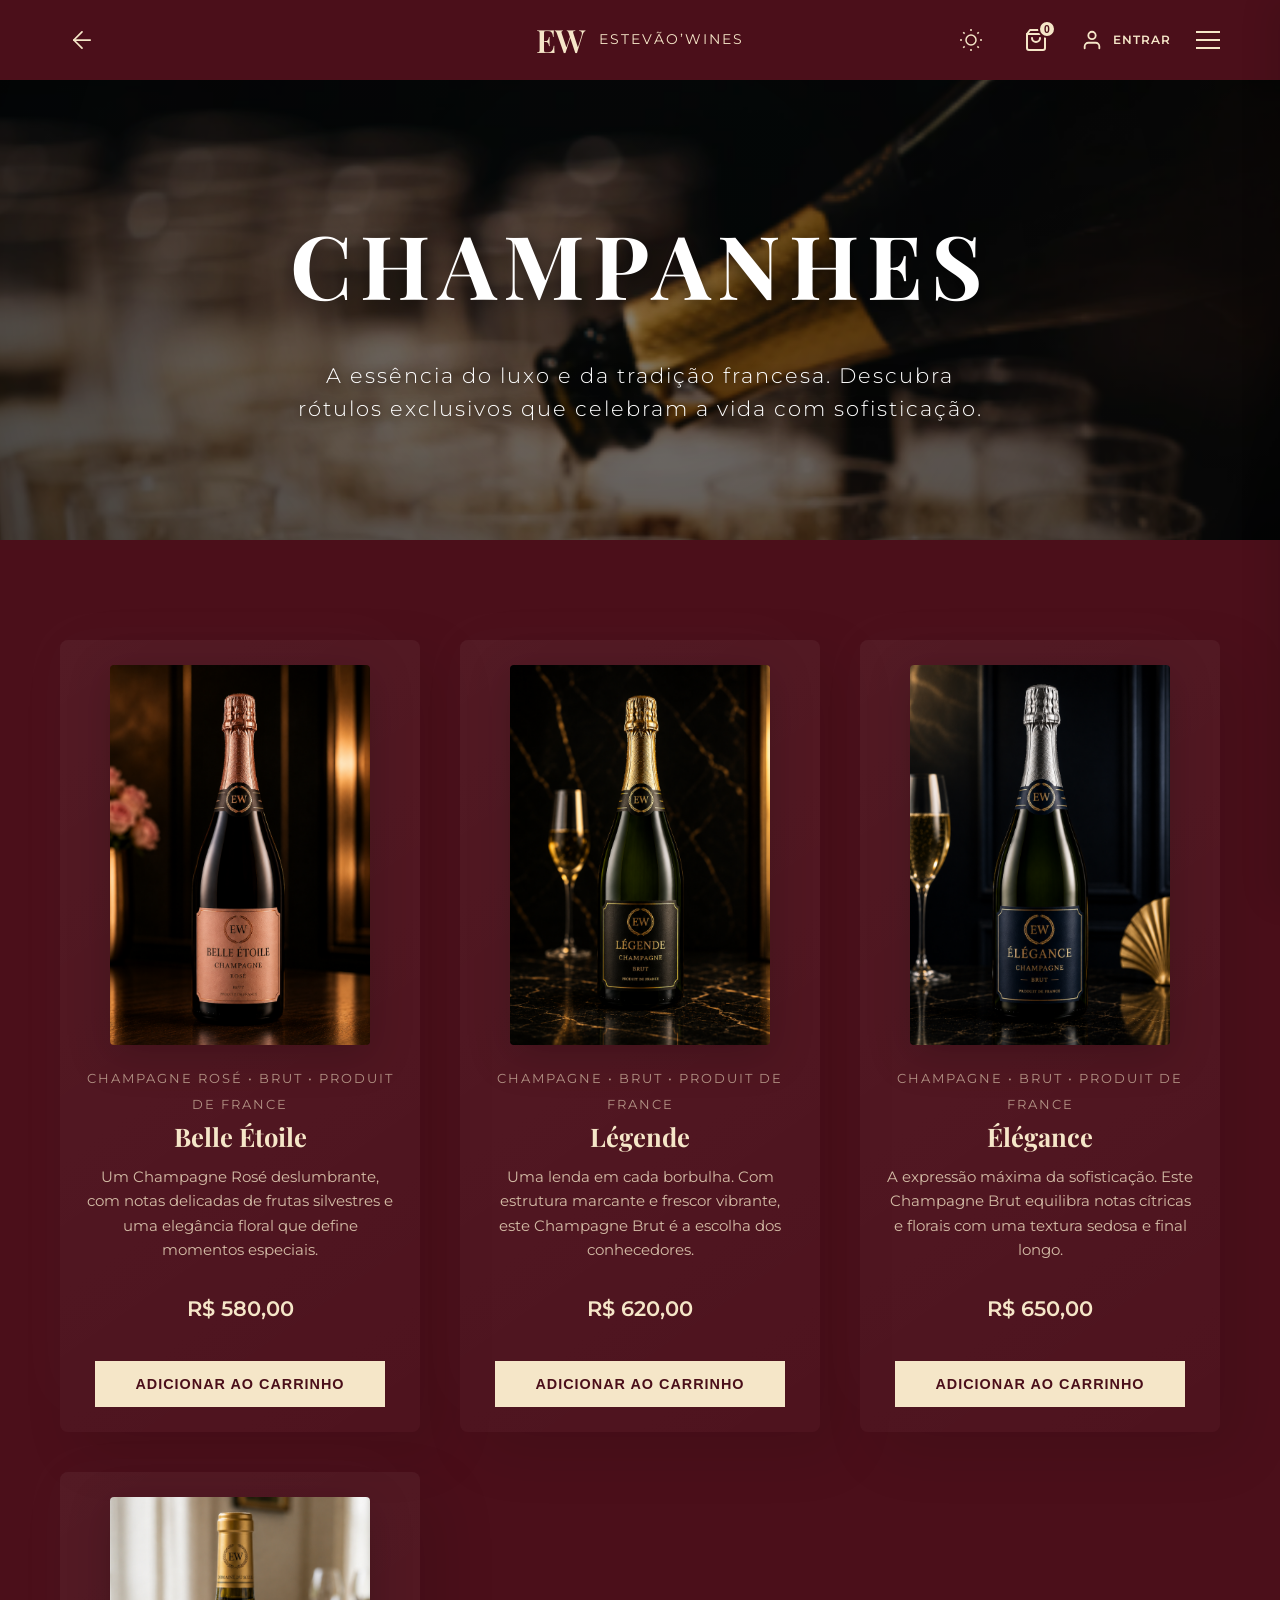
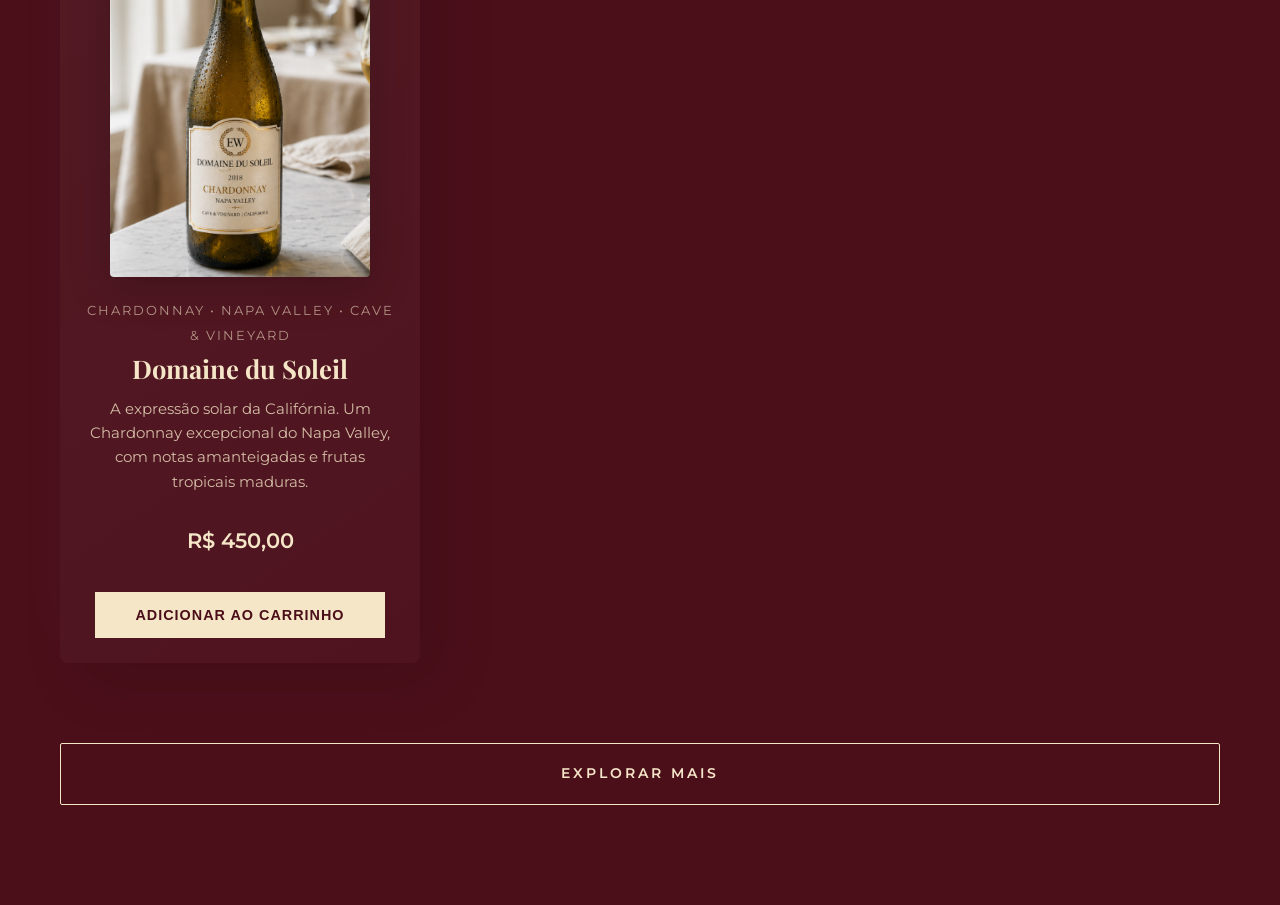
==== commit b4cc888f: "Add files via upload atualização" ====
--- a/champanhe.html
+++ b/champanhe.html
@@ -76,14 +76,14 @@
     </div>
 
     <section class="champagne-hero">
-        <h1 data-reveal="bottom">Champanhes</h1>
-        <p data-reveal="bottom">A essência do luxo e da tradição francesa. Descubra rótulos exclusivos que celebram a vida com sofisticação.</p>
+        <h1>Champanhes</h1>
+        <p>A essência do luxo e da tradição francesa. Descubra rótulos exclusivos que celebram a vida com sofisticação.</p>
     </section>
 
     <main class="products-section">
         <div class="products-grid">
             <!-- Belle Étoile Rosé -->
-            <div class="product-card" data-reveal="bottom">
+            <div class="product-card">
                 <img src="assets/champagne_belle_etoile.png" alt="Champagne Belle Étoile Rosé" class="product-image">
                 <div class="product-info">
                     <span class="product-meta">Champagne Rosé • Brut • Produit de France</span>
@@ -95,7 +95,7 @@
             </div>
 
             <!-- Légende Brut -->
-            <div class="product-card" data-reveal="bottom">
+            <div class="product-card">
                 <img src="assets/champagne_legende.png" alt="Champagne Légende Brut" class="product-image">
                 <div class="product-info">
                     <span class="product-meta">Champagne • Brut • Produit de France</span>
@@ -107,7 +107,7 @@
             </div>
 
             <!-- Élégance Brut -->
-            <div class="product-card" data-reveal="bottom">
+            <div class="product-card">
                 <img src="assets/champagne_elegance.png" alt="Champagne Élégance Brut" class="product-image">
                 <div class="product-info">
                     <span class="product-meta">Champagne • Brut • Produit de France</span>
@@ -119,7 +119,7 @@
             </div>
 
             <!-- Domaine du Soleil -->
-            <div class="product-card" data-reveal="bottom">
+            <div class="product-card">
                 <img src="assets/chardonnay_domaine_soleil.png" alt="Domaine du Soleil Chardonnay" class="product-image">
                 <div class="product-info">
                     <span class="product-meta">Chardonnay • Napa Valley • Cave & Vineyard</span>
@@ -129,6 +129,10 @@
                     <button class="btn-add" data-name="Vinho Domaine du Soleil Chardonnay" data-price="450.00">ADICIONAR AO CARRINHO</button>
                 </div>
             </div>
+        </div>
+        
+        <div class="explore-more-container" style="text-align: center; margin-top: 80px;">
+            <a href="explorar_mais.html" class="btn btn-secondary">EXPLORAR MAIS</a>
         </div>
     </main>
 
--- a/whisky.css
+++ b/whisky.css
@@ -12,9 +12,8 @@
     align-items: center;
     text-align: center;
     padding-top: 80px;
-    background: linear-gradient(rgba(0,0,0,0.3), rgba(0,0,0,0.6)), 
-                linear-gradient(135deg, rgba(255, 140, 0, 0.1) 0%, transparent 100%), /* Amber tint */
-                url('assets/whisky-hero-new.png');
+    background: linear-gradient(rgba(0,0,0,0.4), rgba(0,0,0,0.6)), 
+                url('assets/explorar-hero.png');
     background-size: cover;
     background-position: center;
     background-attachment: fixed; /* Parallax effect */
@@ -30,8 +29,7 @@
     left: 0;
     width: 100%;
     height: 100%;
-    backdrop-filter: blur(5px);
-    background-color: rgba(0, 0, 0, 0.2);
+    background-color: rgba(0, 0, 0, 0.1);
     z-index: 1;
 }
 
@@ -45,13 +43,20 @@
     font-family: 'Playfair Display', serif;
     margin-bottom: 20px;
     letter-spacing: 4px;
+    text-transform: uppercase;
+    font-weight: 700;
+    text-shadow: 0 4px 20px rgba(0,0,0,0.5);
+    animation: fadeInUp 0.8s cubic-bezier(0.23, 1, 0.32, 1);
 }
 
 .whisky-hero p {
     font-size: 1.2rem;
     max-width: 600px;
-    opacity: 0.9;
+    opacity: 0;
     letter-spacing: 1px;
+    font-weight: 300;
+    text-shadow: 0 2px 10px rgba(0,0,0,0.5);
+    animation: fadeInUp 0.8s cubic-bezier(0.23, 1, 0.32, 1) 0.2s forwards;
 }
 
 .products-section {
@@ -76,7 +81,14 @@
     align-items: center;
     text-align: center;
     transition: all 0.4s cubic-bezier(0.4, 0, 0.2, 1);
-}
+    opacity: 0;
+    animation: fadeInUp 0.8s cubic-bezier(0.23, 1, 0.32, 1) forwards;
+}.product-card:nth-child(1) { animation-delay: 0.4s; }
+.product-card:nth-child(2) { animation-delay: 0.5s; }
+.product-card:nth-child(3) { animation-delay: 0.6s; }
+.product-card:nth-child(4) { animation-delay: 0.7s; }
+.product-card:nth-child(5) { animation-delay: 0.8s; }
+.product-card:nth-child(6) { animation-delay: 0.9s; }
 
 .product-card:hover {
     transform: translateY(-15px);
@@ -146,6 +158,17 @@
     transform: scale(1.05);
 }
 
+@keyframes fadeInUp {
+    from {
+        opacity: 0;
+        transform: translateY(30px);
+    }
+    to {
+        opacity: 1;
+        transform: translateY(0);
+    }
+}
+
 @media (max-width: 768px) {
     .whisky-hero h1 {
         font-size: 3rem;
--- a/champanhe.css
+++ b/champanhe.css
@@ -7,8 +7,7 @@
     align-items: center;
     text-align: center;
     padding-top: 80px;
-    background: linear-gradient(rgba(0,0,0,0.3), rgba(0,0,0,0.6)), 
-                linear-gradient(135deg, rgba(212, 175, 55, 0.1) 0%, transparent 100%), /* Golden tint */
+    background: linear-gradient(rgba(0,0,0,0.4), rgba(0,0,0,0.6)), 
                 url('assets/champagne-hero.png');
     background-size: cover;
     background-position: center;
@@ -16,7 +15,6 @@
     color: white;
     position: relative;
     overflow: hidden;
-    filter: contrast(1.05) brightness(0.95);
 }
 
 .champagne-hero::before {
@@ -43,7 +41,7 @@
     text-transform: uppercase;
     font-weight: 700;
     text-shadow: 0 4px 20px rgba(0,0,0,0.5);
-    animation: fadeInUp 1.2s cubic-bezier(0.23, 1, 0.32, 1);
+    animation: fadeInUp 0.8s cubic-bezier(0.23, 1, 0.32, 1);
 }
 
 .champagne-hero p {
@@ -53,7 +51,7 @@
     letter-spacing: 2px;
     font-weight: 300;
     text-shadow: 0 2px 10px rgba(0,0,0,0.5);
-    animation: fadeInUp 1.2s cubic-bezier(0.23, 1, 0.32, 1) 0.3s forwards;
+    animation: fadeInUp 0.8s cubic-bezier(0.23, 1, 0.32, 1) 0.2s forwards;
 }
 
 @keyframes fadeInUp {
@@ -69,8 +67,7 @@
 
 /* Adjusting the hero for champagnes specifically */
 .champagne-page .whisky-hero::after {
-    backdrop-filter: blur(2px); /* Less blur to see the bubbles */
-    background-color: rgba(0, 0, 0, 0.2);
+    background-color: rgba(0, 0, 0, 0.1);
 }
 
 /* Enhancing product cards for a more premium look */
@@ -78,7 +75,15 @@
     border: none;
     background: linear-gradient(145deg, rgba(255,255,255,0.05) 0%, rgba(255,255,255,0.02) 100%);
     box-shadow: 20px 20px 60px rgba(0,0,0,0.1), -20px -20px 60px rgba(255,255,255,0.02);
+    opacity: 0;
+    animation: fadeInUp 0.8s cubic-bezier(0.23, 1, 0.32, 1) forwards;
 }
+
+.champagne-page .product-card:nth-child(1) { animation-delay: 0.4s; }
+.champagne-page .product-card:nth-child(2) { animation-delay: 0.5s; }
+.champagne-page .product-card:nth-child(3) { animation-delay: 0.6s; }
+.champagne-page .product-card:nth-child(4) { animation-delay: 0.7s; }
+
 
 .champagne-page .product-card:hover {
     background: linear-gradient(145deg, rgba(255,255,255,0.08) 0%, rgba(255,255,255,0.04) 100%);
